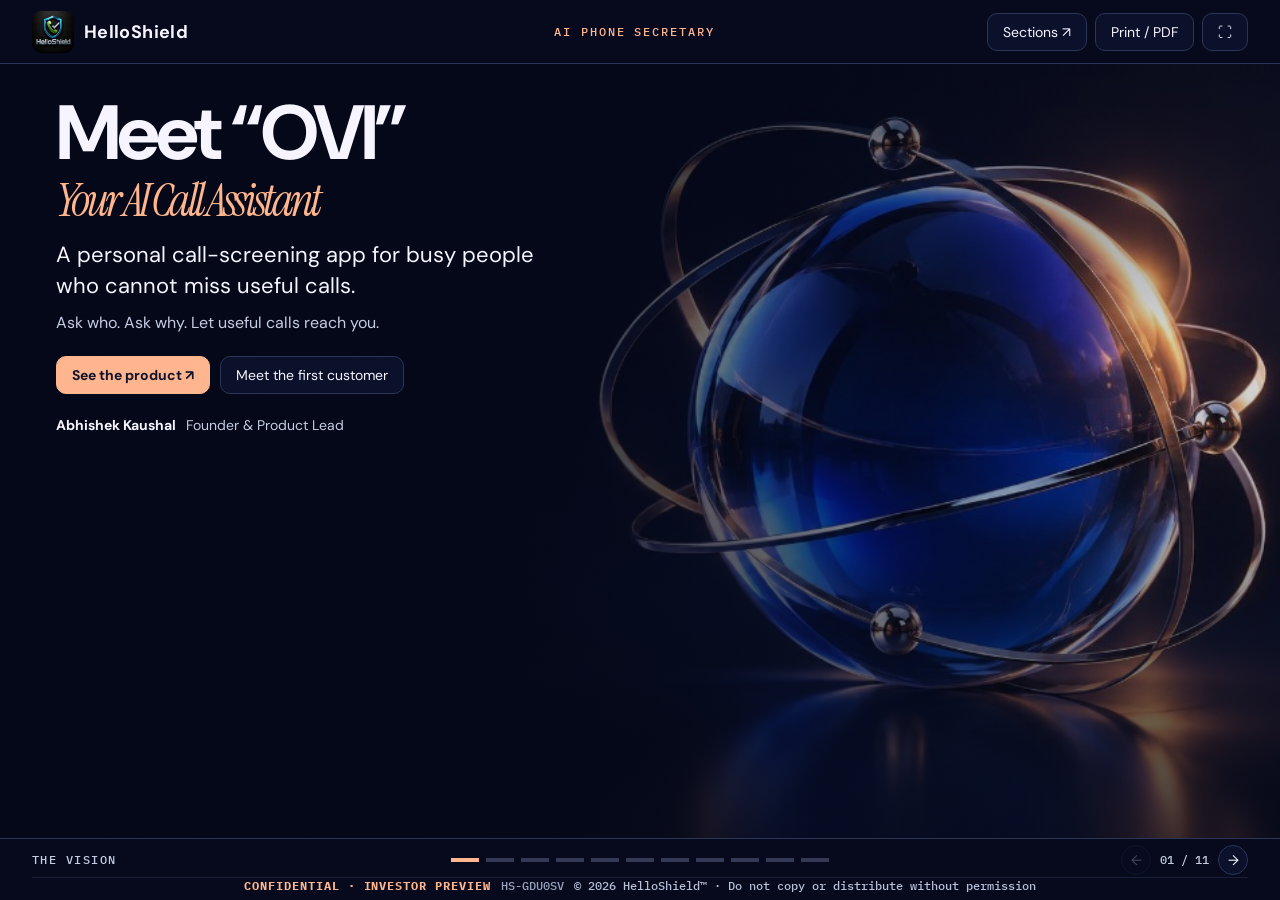
==== index.html @ fac2c161 "Clarify inbound-first full-suite vision and conditional investor liquidity" ====
<!doctype html>
<html lang="en">
<head>
  <meta charset="utf-8">
  <meta name="viewport" content="width=device-width, initial-scale=1">
  <meta name="theme-color" content="#070a1d">
  <meta name="robots" content="noindex,nofollow">
  <meta name="description" content="HelloShield investor presentation: a personal call-screening prototype for busy professionals. Proposed $1.5M funding plan.">
  <title>HelloShield — Investor Presentation</title>
  <link rel="icon" type="image/jpeg" href="assets/logo.jpg">
  <link rel="preload" as="image" href="assets/logo.jpg">
  <link rel="preconnect" href="https://fonts.googleapis.com">
  <link rel="preload" as="image" href="assets/hero.jpg" fetchpriority="high">
  <link rel="preload" as="image" href="assets/house.jpg">
  <link rel="preload" as="image" href="assets/pizza.jpg">
  <link href="https://fonts.googleapis.com/css2?family=DM+Sans:wght@400;500;600;700&family=Instrument+Serif:ital@0;1&family=IBM+Plex+Mono:wght@500&display=swap" rel="stylesheet">
  <link rel="stylesheet" href="deck.css?v=20261010c">
</head>
<body>
  <div class="pitch">
    <div class="template-light" aria-hidden="true"></div>
    <header>
      <a class="brand" href="#vision" aria-label="HelloShield first slide"><img class="brand-mark" src="assets/logo.jpg" alt=""><b>HelloShield</b></a>
      <span class="strap">AI PHONE SECRETARY</span>
      <nav>
        <button id="sections" aria-expanded="false">Sections ↗</button>
        <button id="print-deck" type="button">Print / PDF</button>
        <button id="fullscreen" aria-label="Enter fullscreen">⛶</button>
      </nav>
    </header>
    <main id="stage" aria-live="polite"></main>
    <footer>
      <div class="footer-main">
        <span id="chapter"></span>
        <div id="progress" aria-label="Slide navigation"></div>
        <div class="pager"><button id="prev" aria-label="Previous slide">←</button><span id="counter"></span><button id="next" aria-label="Next slide">→</button></div>
      </div>
      <div class="legal"><b>CONFIDENTIAL · INVESTOR PREVIEW</b><span id="security-ref"></span><small>© 2026 HelloShield™ · Do not copy or distribute without permission</small></div>
    </footer>
  </div>
  <div id="print-root" class="print-only" aria-hidden="true"></div>
  <dialog id="detail"><button class="close" aria-label="Close details">×</button><div id="detail-body"></div></dialog>
  <script src="financial-model.js?v=20261010c"></script>
  <script src="deck.js?v=20261010c"></script>
</body>
</html>
---- deck.css ----
:root {
  --bg: #080b20;
  --deep: #050818;
  --panel: #111a39;
  --ink: #f6f5ff;
  --muted: #c5cde4;
  --line: #2b3558;
  --blue: #5878ff;
  --blue2: #8ba0ff;
  --peach: #ffb58d;
  --green: #68d7bd;
  --header: 64px;
  --footer: 62px;
  --body: 14px;
  --note: 12px;
}

* { box-sizing: border-box; }
html, body {
  margin: 0;
  width: 100%;
  height: 100%;
  overflow: hidden;
  background: #030611;
  color: var(--ink);
  font-family: "DM Sans", system-ui, sans-serif;
  font-size: var(--body);
}
button, a, input { font: inherit; }
button, a.primary, a.secondary {
  border: 1px solid var(--line);
  background: #0c112b;
  color: var(--ink);
  border-radius: 10px;
  padding: 9px 15px;
  cursor: pointer;
  text-decoration: none;
  display: inline-flex;
  align-items: center;
  justify-content: center;
}
button:hover, button:focus-visible, a.primary:hover, a.secondary:hover,
a.primary:focus-visible, a.secondary:focus-visible {
  border-color: var(--peach);
  outline: none;
}
button:disabled { opacity: .25; cursor: default; }
.primary { background: var(--peach); border-color: var(--peach); color: #10152d; font-weight: 700; }
.secondary { background: #0c112b; }
.selected, .active { border-color: var(--peach) !important; background: #263d79 !important; }

.pitch {
  position: relative;
  height: 100dvh;
  display: grid;
  grid-template-rows: var(--header) minmax(0, 1fr) var(--footer);
  background: var(--bg);
}
.template-light {
  position: absolute;
  top: var(--header);
  right: 0;
  bottom: var(--footer);
  left: 0;
  z-index: 0;
  overflow: hidden;
  pointer-events: none;
  background:
    radial-gradient(ellipse 46% 62% at 88% 46%, #ffc27a55 0%, transparent 62%),
    radial-gradient(ellipse 40% 38% at 80% 94%, #c47a3a44 0%, transparent 70%);
}
.pitch.on-hero .template-light { display: none; }

header {
  height: var(--header);
  display: grid;
  grid-template-columns: 250px 1fr auto;
  align-items: center;
  padding: 0 32px;
  border-bottom: 1px solid var(--line);
  background: #070a1d;
  z-index: 10;
}
.brand { display: flex; align-items: center; gap: 10px; color: var(--ink); text-decoration: none; }
.brand-mark {
  width: 42px;
  height: 42px;
  border-radius: 9px;
  display: block;
  object-fit: cover;
  object-position: 50% 30%;
}
.brand b { font-size: 18px; line-height: 1; letter-spacing: .02em; white-space: nowrap; }
.strap {
  text-align: center;
  font: 500 12px "IBM Plex Mono", monospace;
  letter-spacing: .16em;
  color: var(--peach);
}
nav { display: flex; justify-content: flex-end; gap: 8px; }

#stage { position: relative; z-index: 1; min-height: 0; overflow: auto; background: transparent; }
.slide {
  position: relative;
  min-height: 100%;
  overflow: auto;
  padding: 16px 36px 18px;
}
.slide > * { position: relative; z-index: 1; }

.heading {
  display: flex;
  justify-content: space-between;
  align-items: flex-end;
  gap: 18px;
  margin-bottom: 12px;
}
.eyebrow, .kicker {
  font: 500 12px "IBM Plex Mono", monospace;
  letter-spacing: .12em;
  color: var(--peach);
}
h1, h2, h3, p { margin: 0; }
h2 {
  font-size: clamp(32px, 4.2vw, 56px);
  line-height: .92;
  letter-spacing: -.04em;
  margin-top: 6px;
}
h2 em, h1 em {
  font-family: "Instrument Serif", serif;
  font-weight: 400;
  color: var(--peach);
}
h3 { font-size: 26px; line-height: 1.12; }
p { font-size: 16px; line-height: 1.4; color: var(--muted); }
.lead { font-size: 22px; color: var(--ink); }
.status {
  align-self: flex-start;
  padding: 7px 10px;
  border: 1px solid #6c5180;
  border-radius: 999px;
  font: 600 12px "IBM Plex Mono", monospace;
  letter-spacing: .08em;
  color: var(--peach);
}
.bottom-note, .market-source, .note, .cost-line, .allow, small {
  font-size: var(--note);
  line-height: 1.45;
  color: #b7c0d8;
}
.bottom-note, .market-source {
  margin-top: 10px;
  border-top: 1px solid #222b4c;
  padding-top: 8px;
}
.market-source a, .contact a { color: var(--peach); }

footer {
  border-top: 1px solid var(--line);
  background: #070a1d;
  padding: 4px 32px 6px;
  display: grid;
  grid-template-rows: auto auto;
  z-index: 10;
}
.footer-main {
  display: grid;
  grid-template-columns: 210px 1fr 210px;
  align-items: center;
  min-height: 32px;
}
.footer-main > #chapter {
  text-transform: uppercase;
  font: 500 12px "IBM Plex Mono", monospace;
  letter-spacing: .12em;
  color: #c5cde4;
}
.pager { display: flex; align-items: center; justify-content: flex-end; gap: 9px; }
.pager button { width: 30px; height: 30px; padding: 0; border-radius: 50%; }
.pager span { font: 500 12px "IBM Plex Mono", monospace; color: #c6cce0; }
#progress { display: flex; justify-content: center; gap: 7px; }
#progress button {
  width: 28px;
  height: 4px;
  border: 0;
  border-radius: 0;
  padding: 0;
  background: #343a56;
}
#progress button.active { background: var(--peach) !important; }
.legal {
  display: flex;
  align-items: center;
  justify-content: center;
  flex-wrap: wrap;
  gap: 10px;
  border-top: 1px solid #181f3a;
  font: 500 12px "IBM Plex Mono", monospace;
  color: #9aa3bd;
}
.legal b { color: var(--peach); letter-spacing: .08em; }
.legal small { font: inherit; }

.hero { padding: 0; min-height: 100%; }
.hero-image, .hero-shade { position: absolute; inset: 0; width: 100%; height: 100%; }
.hero-image { object-fit: cover; object-position: 88% 50%; }
.hero-shade {
  background:
    linear-gradient(90deg, #050818f6 0%, #050818e8 36%, #05081899 54%, #05081822 78%),
    linear-gradient(180deg, #05081888 0%, transparent 38%, #050818b8 100%);
}
.hero-copy {
  height: 100%;
  width: min(640px, 62%);
  padding: 36px 36px 28px 56px;
  display: flex;
  flex-direction: column;
  justify-content: center;
  align-items: flex-start;
}
.hero h1 { font-size: clamp(42px, 6vw, 84px); line-height: .88; letter-spacing: -.05em; }
.hero h1 em { display: block; white-space: nowrap; font-size: clamp(28px, 3.6vw, 48px); line-height: 1.05; margin-top: 8px; }
.hero-tag { font-size: 22px; color: var(--ink); margin-top: 16px; max-width: 34ch; }
.hero-rules { font-size: 16px; margin-top: 10px; color: var(--muted); }
.hero-actions { display: flex; flex-wrap: wrap; gap: 10px; margin-top: 22px; }
.founder-line { display: flex; align-items: center; gap: 10px; margin-top: 22px; color: var(--muted); font-size: 14px; }
.founder-line b { color: var(--ink); }

.problem-grid,
.product-grid,
.customer-layout,
.market-grid,
.model-grid,
.rollout-grid,
.team-layout,
.funds-layout,
.closing {
  display: grid;
  gap: 18px;
  align-items: stretch;
}
.problem-grid, .customer-layout, .market-grid, .team-layout, .funds-layout, .closing { grid-template-columns: 1.05fr .95fr; }
.product-grid { grid-template-columns: .85fr 1.15fr; }
.model-grid { grid-template-columns: .7fr 1.3fr; }
.rollout-grid { grid-template-columns: .82fr 1.18fr; }

.problem-copy, .attention-calc,
.selected-plan, .economics,
.launch-thesis, .phases,
.founder, .capabilities,
.return-plan, .market-math {
  border: 1px solid var(--line);
  border-radius: 18px;
  background: linear-gradient(145deg, #121b3b, #0b1029);
  padding: 20px;
}

.problem-copy { display: flex; flex-direction: column; gap: 12px; }
.choice {
  display: grid;
  grid-template-columns: 90px 1fr;
  align-items: center;
  border-top: 1px solid var(--line);
  padding-top: 12px;
}
.choice span { font: 500 12px "IBM Plex Mono", monospace; color: var(--peach); letter-spacing: .1em; }
.choice strong { font-size: 18px; }
.takeaway {
  margin-top: auto;
  padding: 12px 14px;
  border-left: 3px solid var(--peach);
  background: #090f26;
  color: #e6eaf6;
  font-size: 15px;
}
.attention-calc { display: flex; flex-direction: column; justify-content: center; }
.attention-calc > strong { font-size: clamp(56px, 8vw, 96px); line-height: .9; color: var(--peach); }
.attention-calc > p { font-size: 18px; color: var(--ink); margin: 6px 0 18px; }
.attention-calc label { display: flex; justify-content: space-between; gap: 12px; font-size: 14px; color: var(--muted); }
.attention-calc output { font-size: 18px; color: var(--peach); }
input[type=range] { width: 100%; accent-color: var(--peach); margin: 10px 0; }

.scenario-tabs {
  display: flex;
  flex-wrap: wrap;
  gap: 8px;
  margin: 0 0 12px;
}
.scenario-tabs button { padding: 7px 12px; font-size: 13px; }
.phone {
  border: 1px solid #4f64a4;
  border-radius: 24px;
  background: linear-gradient(160deg, #17264f, #0a1029);
  padding: 16px 18px;
}
.pizza-phone, .house-phone { background-blend-mode: multiply; }
.pizza-phone {
  background: linear-gradient(180deg, #111a39ee 0%, #111a39c6 48%, #111a39a8 100%), url("assets/pizza.jpg") center / cover no-repeat;
}
.house-phone {
  background: linear-gradient(180deg, #111a39ee 0%, #111a39c6 48%, #111a39a8 100%), url("assets/house.jpg") center / cover no-repeat;
}
.phone-top { display: flex; justify-content: space-between; font-size: 12px; color: var(--green); }
.caller { display: flex; gap: 12px; align-items: center; margin: 12px 0; }
.avatar {
  width: 48px; height: 48px; border-radius: 50%;
  display: grid; place-items: center; background: #344d92; font-weight: 700;
}
.caller small { font-size: 12px; letter-spacing: .08em; color: var(--peach); }
.caller strong { font-size: 18px; display: block; }
.caller em { font-style: normal; color: var(--muted); font-size: 14px; }
.context { display: grid; gap: 4px; padding: 12px; background: #09112b; border-radius: 12px; }
.context span { font-size: 12px; color: var(--muted); }
.context b { font-size: 15px; }
.permissions { display: flex; flex-wrap: wrap; gap: 12px; margin-top: 12px; font-size: 13px; color: #d5dbea; }
.demo { display: grid; gap: 8px; }
.demo-steps { display: grid; grid-template-columns: repeat(3, 1fr); gap: 8px; }
.demo-steps button { display: flex; text-align: left; align-items: center; gap: 8px; padding: 10px; background: #0e1532; }
.demo-steps i { font: italic 24px "Instrument Serif", serif; color: var(--peach); }
.demo-steps b { font-size: 13px; }
.demo-steps small { color: var(--muted); font-size: 12px; line-height: 1.3; }
.speech { padding: 12px 14px; border: 1px solid #516db9; border-radius: 14px; background: #1c2f67; }
.speech span { font: 500 12px "IBM Plex Mono", monospace; color: var(--peach); }
.speech p { font-size: 16px; color: var(--ink); margin-top: 4px; }
.artifact {
  display: grid;
  gap: 4px;
  padding: 10px 12px;
  border: 1px solid #74546f;
  border-radius: 12px;
  background: #18223f;
}
.artifact b { font-size: 15px; }
.demo-actions { display: flex; gap: 8px; }

.first-customer { border-left: 4px solid var(--peach); padding: 20px 22px; background: linear-gradient(90deg, #141d3d, #0b102700); }
.first-customer h3 { font-size: 28px; margin: 10px 0; }
.job {
  margin-top: 16px;
  display: grid;
  grid-template-columns: 110px repeat(4, 1fr);
  gap: 7px;
  align-items: center;
}
.job span { font: 500 12px "IBM Plex Mono", monospace; color: var(--peach); }
.job b, .job i {
  font-style: normal;
  padding: 10px 8px;
  border: 1px solid var(--line);
  border-radius: 9px;
  text-align: center;
  font-size: 13px;
  background: #0a1028;
}
.customer-rings { display: grid; gap: 10px; }
.ring {
  position: static;
  width: auto;
  height: auto;
  border: 1px solid #4d67a7;
  border-radius: 14px;
  padding: 12px 14px;
  text-align: left;
  background: #0d142d;
}
.ring span { font: 500 12px "IBM Plex Mono", monospace; letter-spacing: .08em; color: var(--peach); }
.ring b { display: block; font: 600 16px "DM Sans", sans-serif; color: var(--ink); margin: 4px 0; }
.ring small { display: block; max-width: none; font: 400 13px "DM Sans", sans-serif; color: var(--muted); }
.core { background: #2b478f; }
.middle { background: #16244d; }
.outer { background: #0d142d; }
.why-pay {
  display: flex;
  flex-wrap: wrap;
  align-items: center;
  gap: 12px;
  margin-top: 12px;
  padding: 12px 14px;
  border: 1px solid #74546f;
  border-radius: 12px;
}
.why-pay b { color: var(--peach); }
.why-pay span { padding-left: 12px; border-left: 1px solid var(--line); font-size: 14px; color: #d6dbea; }

.market-bars { display: grid; gap: 12px; }
.market-row {
  display: grid;
  grid-template-columns: 1fr auto;
  gap: 16px;
  align-items: center;
  padding: 16px 18px;
  border: 1px solid var(--line);
  border-left: 5px solid var(--blue);
  background: linear-gradient(90deg, #18284f, #0d132e);
  border-radius: 0 16px 16px 0;
  width: 100%;
}
.market-row span { display: grid; gap: 4px; }
.market-row b { font: 500 12px "IBM Plex Mono", monospace; letter-spacing: .08em; color: var(--peach); }
.market-row small { font-size: 13px; color: var(--muted); }
.market-row strong { font-size: 28px; white-space: nowrap; }
.sam { border-left-color: var(--blue2); }
.som { border-left-color: var(--peach); }
.market-math > div {
  display: grid;
  grid-template-columns: 70px 1fr;
  align-items: center;
  border-top: 1px solid var(--line);
  padding: 10px 0;
}
.market-math strong { font-size: 22px; color: var(--peach); }
.market-math span { font-size: 14px; color: var(--muted); }
.market-math p { font-size: 13px; margin-top: 10px; }

.plan-strip { display: grid; grid-template-columns: repeat(2, 1fr); gap: 8px; margin-bottom: 12px; }
.plan-strip button { display: flex; justify-content: space-between; align-items: center; font-size: 15px; }
.plan-strip small { color: var(--peach); }
.selected-plan h3 { font-size: 32px; margin: 10px 0 4px; }
.selected-plan > strong { font-size: 48px; color: var(--peach); }
.selected-plan > strong small { font-size: 14px; color: var(--muted); }
.selected-plan p { font-size: 15px; margin-top: 8px; }
.bridge {
  display: grid;
  grid-template-columns: 1fr auto 1fr auto 1fr;
  align-items: center;
  gap: 8px;
  margin: 14px 0;
}
.bridge div { padding: 12px; background: #17264e; border-radius: 12px; text-align: center; }
.bridge span { display: block; font: 500 12px "IBM Plex Mono", monospace; color: var(--muted); }
.bridge b { display: block; font-size: 24px; color: var(--peach); margin-top: 4px; }
.bridge i { font-style: normal; color: var(--muted); font-size: 12px; }
.ratio {
  display: grid;
  grid-template-columns: 90px 1fr;
  gap: 4px 12px;
  padding: 12px 14px;
  border: 1px solid #5571ba;
  border-radius: 14px;
  background: #203875;
}
.ratio strong { grid-row: 1 / 3; font-size: 36px; color: var(--peach); }
.ratio span { font-size: 16px; }
.thresholds { display: flex; flex-wrap: wrap; gap: 8px; margin-top: 10px; }
.thresholds span {
  flex: 1 1 140px;
  padding: 8px;
  text-align: center;
  border: 1px solid var(--line);
  border-radius: 9px;
  font-size: 12px;
  color: #d6dbea;
}
.free-funnel { display: grid; gap: 10px; margin: 12px 0; }
.free-funnel div { padding: 10px 12px; background: #17264e; border-radius: 10px; }
.free-funnel b { display: block; color: var(--peach); margin-bottom: 4px; }

.comparison { border: 1px solid var(--line); border-radius: 15px; overflow: auto; }
.comparison-head, .comparison-row { display: grid; grid-template-columns: 1.5fr repeat(4, 1fr); min-width: 820px; }
.comparison-head { background: #090f28; color: #c5cde4; font: 500 12px "IBM Plex Mono", monospace; }
.comparison-head span, .comparison-row span { padding: 8px 10px; border-right: 1px solid #263153; }
.comparison-row { border-top: 1px solid #263153; color: #d7ddef; font-size: 13px; }
.comparison-row span:not(:first-child), .comparison-head span:not(:first-child) { text-align: center; }
.comparison-row.ours { background: #263f7c; color: var(--peach); }
.comparison-row.ours span:first-child { color: var(--ink); }
.moat {
  display: grid;
  grid-template-columns: 1fr auto 1fr auto 1fr auto 1fr;
  align-items: center;
  gap: 8px;
  margin-top: 10px;
}
.moat div { padding: 10px 12px; border: 1px solid var(--line); border-radius: 10px; background: #101832; }
.moat span { display: block; font: 500 12px "IBM Plex Mono", monospace; color: var(--peach); }
.moat b { font-size: 14px; }
.moat i { font: italic 22px "Instrument Serif", serif; color: var(--peach); text-align: center; }
.future {
  display: grid;
  grid-template-columns: 180px 1fr;
  gap: 12px;
  margin-top: 10px;
  padding: 12px 14px;
  border: 1px solid #77556f;
  background: #182a58;
  border-radius: 11px;
}
.future b { color: var(--peach); font-size: 14px; }
.future span { color: var(--muted); font-size: 14px; }

.launch-thesis h3 { font-size: 28px; margin: 12px 0; }
.launch-thesis > small { display: block; margin-top: 10px; }
.stage-label {
  display: flex;
  align-items: center;
  justify-content: space-between;
  gap: 10px;
  margin-top: 14px;
  padding: 10px 12px;
  background: #0a1028;
  border-left: 3px solid var(--peach);
}
.stage-label span { color: var(--peach); font-weight: 700; }
.phases { display: grid; gap: 0; }
.phases > div {
  display: grid;
  grid-template-columns: 48px 1fr;
  align-items: start;
  border-top: 1px solid var(--line);
  padding: 10px 0;
}
.phases > div:first-child { border-top: 0; }
.phases i { font: italic 28px "Instrument Serif", serif; color: var(--peach); }
.phases b { font-size: 15px; }
.phases small { display: block; font-size: 13px; color: var(--muted); margin-top: 3px; }
.evidence-gates {
  display: flex;
  flex-wrap: wrap;
  align-items: flex-start;
  gap: 12px 18px;
  margin-top: 12px;
  padding: 12px 14px;
  border: 1px solid #5069aa;
  border-radius: 12px;
  background: #182b5d;
}
.evidence-gates b { color: var(--peach); font-size: 12px; }
.evidence-gates span { font-size: 14px; color: #e4e8f4; }

.founder { display: grid; grid-template-columns: 64px 1fr; gap: 12px; }
.founder-mark {
  width: 56px; height: 56px; border-radius: 50%;
  display: grid; place-items: center; background: #2f4c99; color: var(--peach);
  font: italic 24px "Instrument Serif", serif;
}
.founder h3 { font-size: 28px; margin: 8px 0; }
.founder p { font-size: 14px; }
.diligence {
  grid-column: 1 / -1;
  display: grid;
  gap: 4px;
  padding: 12px;
  border-left: 3px solid var(--peach);
  background: #0a1028;
}
.diligence b { color: var(--peach); }
.capabilities > div {
  display: grid;
  grid-template-columns: 42px 1fr;
  border-top: 1px solid var(--line);
  padding: 8px 0;
}
.capabilities > div:first-of-type { margin-top: 8px; }
.capabilities i { font: italic 22px "Instrument Serif", serif; color: var(--peach); }
.capabilities b { font-size: 14px; }
.execution-question {
  display: grid;
  grid-template-columns: 190px 1fr;
  align-items: center;
  gap: 12px;
  margin-top: 12px;
  padding: 12px 14px;
  border: 1px solid #76556f;
  border-radius: 12px;
}
.execution-question span { font: 500 12px "IBM Plex Mono", monospace; color: var(--peach); }
.execution-question b { font-size: 15px; }

.fund-bars { display: grid; gap: 10px; }
.fund-bars > div { display: grid; grid-template-columns: minmax(220px, 1.4fr) 1fr 42px; align-items: center; gap: 10px; }
.fund-bars span { display: grid; gap: 2px; }
.fund-bars b { font-size: 18px; color: var(--peach); }
.fund-bars small { font-size: 12px; color: var(--muted); }
.fund-bars i {
  height: 12px;
  width: var(--w);
  max-width: 100%;
  border-radius: 12px;
  background: linear-gradient(90deg, var(--blue), var(--peach));
}
.fund-bars em { font-style: normal; font-size: 12px; color: var(--muted); }
.return-plan > div:not(.scale-cases) {
  display: grid;
  grid-template-columns: 48px 1fr;
  grid-template-rows: auto auto;
  border-top: 1px solid var(--line);
  padding: 10px 0;
}
.return-plan > div:first-of-type { margin-top: 8px; }
.return-plan > div > b { grid-row: 1 / 3; font: italic 22px "Instrument Serif", serif; color: var(--peach); }
.return-plan strong { font-size: 16px; }
.return-plan > div > span { font-size: 13px; color: var(--muted); }
.scale-cases { margin: 8px 0; }
.scale-cases span { display: block; padding: 10px; border-radius: 9px; background: #203875; color: #dce2f4; font-size: 13px; }
.scale-cases b { color: var(--peach); }

.closing { padding-top: 24px; }
.closing-copy h2 { font-size: clamp(36px, 4.6vw, 56px); margin: 10px 0 14px; }
.seed-objective {
  display: grid;
  gap: 6px;
  margin: 18px 0;
  padding: 14px;
  border: 1px solid #536fb5;
  background: #1a326b;
  border-radius: 14px;
}
.seed-objective b { font-size: 18px; }
.contact { display: grid; gap: 4px; color: var(--muted); font-size: 14px; }
.contact b { font-size: 18px; color: var(--ink); }
.closing-action {
  border: 1px solid #76556f;
  border-radius: 24px;
  background: radial-gradient(circle at 50% 20%, #2a438f, #10162f 62%);
  display: flex;
  flex-direction: column;
  align-items: center;
  justify-content: center;
  text-align: center;
  gap: 12px;
  padding: 24px 18px;
}
.closing-mark { font: italic 42px/1 "Instrument Serif", serif; color: var(--peach); }
.closing-action h3 { font-size: 28px; }
.closing-action p { font-size: 14px; max-width: 340px; }
.closing-action a, .closing-action button { min-width: 260px; }

dialog {
  width: min(900px, 88vw);
  max-height: 82vh;
  overflow: auto;
  border: 1px solid #6374aa;
  border-radius: 20px;
  background: #0c112c;
  color: var(--ink);
  padding: 30px;
}
dialog::backdrop { background: #02040ddd; }
dialog .close { position: absolute; right: 15px; top: 13px; border: 0; font-size: 24px; padding: 4px 10px; }
dialog h2 { font-size: 36px; margin: 10px 0 16px; }
.menu { display: grid; grid-template-columns: 1fr 1fr; gap: 8px; }
.menu button { text-align: left; }
.contact-card, .contact-actions { display: grid; gap: 8px; margin-top: 16px; }
.contact-card { padding: 15px; border: 1px solid var(--line); border-radius: 12px; background: #111a39; }
.contact-actions { grid-template-columns: 1fr 1fr; }
table { width: 100%; border-collapse: collapse; margin: 15px 0; font-size: 14px; }
th, td { padding: 10px 12px; border-bottom: 1px solid var(--line); text-align: left; vertical-align: top; }
th { font: 500 12px "IBM Plex Mono", monospace; color: var(--peach); text-transform: uppercase; }
td { color: #d7ddef; }
td:first-child { color: var(--ink); font-weight: 600; }

.print-only { display: none; }

@media (max-width: 1100px) {
  header { grid-template-columns: 200px 1fr auto; padding: 0 20px; }
  .slide { padding: 14px 20px; }
  .hero-copy { padding-left: 28px; width: min(560px, 70%); }
  h2 { font-size: 36px; }
  .job { grid-template-columns: 1fr 1fr; }
  .moat, .bridge, .execution-question, .future { grid-template-columns: 1fr; }
  .moat i { display: none; }
  .fund-bars > div { grid-template-columns: 1fr 42px; }
  .fund-bars i { display: none; }
}

@media (max-width: 760px) {
  .strap { display: none; }
  header { grid-template-columns: 1fr auto; padding: 0 14px; }
  .brand b { display: inline; font-size: 16px; }
  .slide { padding: 12px 14px 16px; }
  .hero-copy { width: 100%; padding: 24px 18px; }
  .hero h1 { font-size: 42px; }
  .hero h1 em { font-size: 22px; }
  .problem-grid, .product-grid, .customer-layout, .market-grid,
  .model-grid, .rollout-grid, .team-layout, .funds-layout, .closing {
    grid-template-columns: 1fr;
  }
  .demo-steps, .plan-strip, .job { grid-template-columns: 1fr 1fr; }
  .footer-main { grid-template-columns: 90px 1fr 90px; }
  footer { padding-left: 12px; padding-right: 12px; }
  .customer-rings, .market-math, .economics, .capabilities, .closing-action {
    display: grid;
  }
  .closing-action { min-height: 280px; }
  .why-pay span { border-left: 0; padding-left: 0; }
}

@media print {
  html, body {
    overflow: visible;
    height: auto;
    background: #080b20;
  }
  .pitch, dialog { display: none !important; }
  .print-only { display: block !important; }
  #print-root { display: block; }
  .print-slide {
    break-after: page;
    page-break-after: always;
    height: 720px;
    overflow: hidden;
    background:
      radial-gradient(ellipse 45% 60% at 88% 48%, #ffc27a55 0%, transparent 62%),
      var(--bg);
    color: var(--ink);
  }
  .print-slide:has(.hero) {
    background: #080b20;
  }
  .print-slide .slide {
    height: 720px;
    min-height: 720px;
    overflow: hidden;
  }
  .print-slide .slide::after {
    content: "CONFIDENTIAL · INVESTOR PREVIEW · © 2026 HELLOSHIELD · DO NOT COPY";
    position: absolute;
    left: 0;
    right: 0;
    bottom: 8px;
    text-align: center;
    color: #b5897c;
    font: 500 12px "IBM Plex Mono", monospace;
  }
}

/* Keep the updated copy readable in the embedded browser and on phones. */
.slide > *, .slide div, .slide span { min-width: 0; }
.capabilities small { display: block; margin-top: 4px; }
.founder p + p { margin-top: 12px; }
.profit-callout { display: grid; gap: 5px; padding: 16px; margin-bottom: 12px; border: 1px solid #5571ba; border-radius: 14px; background: #203875; }
.profit-callout strong { font-size: 25px; color: var(--peach); }
.market-math > div { grid-template-columns: 85px 1fr; gap: 10px; }
dialog h3 { font-size: 22px; margin: 18px 0 8px; }
dialog p + p { margin-top: 12px; }
@media (max-width: 760px) {
  :root { --footer: 88px; }
  header { gap: 8px; }
  .brand-mark { width: 30px; height: 30px; }
  .brand { gap: 6px; }
  nav { gap: 4px; }
  nav button { padding: 7px; font-size: 12px; }
  #fullscreen { display: none; }
  .heading { align-items: flex-start; flex-direction: column; }
  .hero h1 em { white-space: normal; }
  .founder-line { flex-wrap: wrap; }
  .footer-main { grid-template-columns: 1fr auto; }
  #progress { grid-column: 1 / -1; grid-row: 2; gap: 5px; }
  #progress button { width: 22px; }
  .legal { gap: 3px 7px; font-size: 9px; }
  .legal small { display: none; }
  .market-row { grid-template-columns: 1fr; gap: 8px; }
  .comparison { max-width: 100%; }
  .closing-action a, .closing-action button { min-width: 0; width: 100%; }
  .evidence-gates { grid-template-columns: 1fr; }
  .menu, .contact-actions { grid-template-columns: 1fr; }
  dialog { padding: 24px 16px; width: 94vw; }
  dialog table { font-size: 11px; }
  dialog th, dialog td { padding: 8px 4px; }
}
@page { size: 13.333in 7.5in; margin: 0; }
@media print {
  .print-slide .slide { padding-bottom: 34px; }
  .print-slide button, .print-slide .heading > .secondary { display: none; }
  .print-slide .demo-steps button, .print-slide .plan-strip button { display: flex; }
}

.demo-steps small { display: block; margin-top: 4px; }

.pricing-grid { display: grid; grid-template-columns: 1fr 1fr; gap: 18px; }
.market-row strong small { display: block; font-size: 12px; text-align: right; font-weight: 400; }
#market .market-math > div { grid-template-columns: 112px 1fr; }
.table-scroll { overflow-x: auto; }
.study-table { margin: 0; font-size: 13px; }
.study-table th, .study-table td { padding: 9px 10px; }
.study-table th:first-child { width: 9%; }
.study-table th:nth-child(2) { width: 23%; }
.study-table th:nth-child(3) { width: 29%; }
.study-table small { display: block; margin-top: 3px; font-size: 11px; }
.forecast-table { font-size: 13px; }
.forecast-table td, .forecast-table th { padding: 10px 5px; }
.gain { color: var(--green); font-weight: 700; }
.loss { color: var(--peach); }
#validation .rollout-grid { grid-template-columns: .85fr 1.15fr; }
#business-model .profit-callout { margin-top: 12px; }
@media (max-width: 760px) {
  .pricing-grid, #validation .rollout-grid { grid-template-columns: 1fr; }
  .study-table { min-width: 800px; }
  .forecast-table th { font-size: 10px; letter-spacing: 0; }
  #market .market-row strong small { text-align: left; }
}

/* Highlight current product and future concept in the call landscape. */
.hello-row { background: rgba(244, 185, 150, .08); }
.hello-row td:first-child { color: var(--peach); }
#competition .study-table th:first-child { width: 23%; }
#competition .study-table th:nth-child(2) { width: 37%; }
#competition .study-table th:nth-child(3) { width: 40%; }
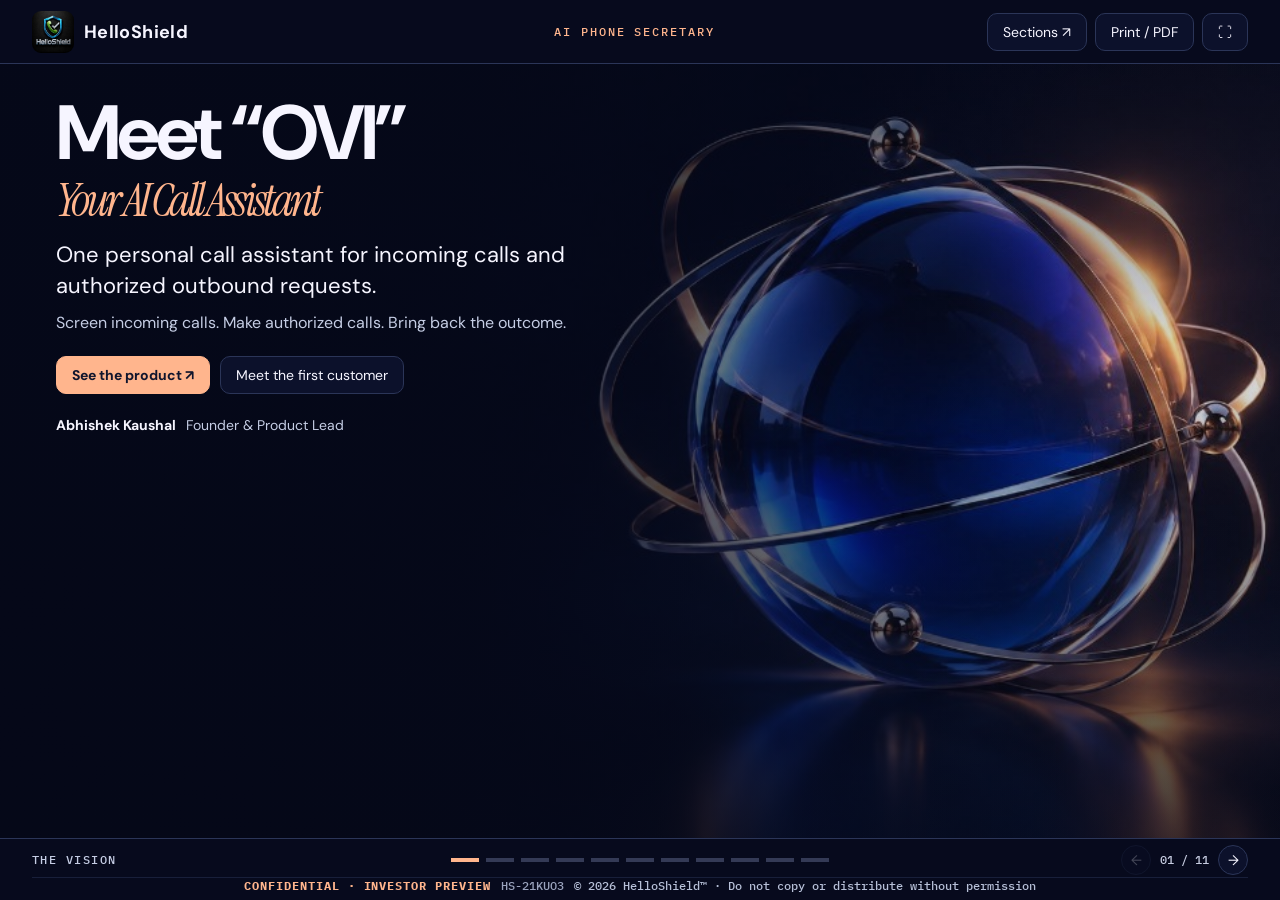
==== commit cedff882: "Correct outbound scope and restore appointment and future pizza scenarios" ====
--- a/index.html
+++ b/index.html
@@ -14,7 +14,7 @@
   <link rel="preload" as="image" href="assets/house.jpg">
   <link rel="preload" as="image" href="assets/pizza.jpg">
   <link href="https://fonts.googleapis.com/css2?family=DM+Sans:wght@400;500;600;700&family=Instrument+Serif:ital@0;1&family=IBM+Plex+Mono:wght@500&display=swap" rel="stylesheet">
-  <link rel="stylesheet" href="deck.css?v=20261010c">
+  <link rel="stylesheet" href="deck.css?v=20261010d">
 </head>
 <body>
   <div class="pitch">
@@ -40,7 +40,7 @@
   </div>
   <div id="print-root" class="print-only" aria-hidden="true"></div>
   <dialog id="detail"><button class="close" aria-label="Close details">×</button><div id="detail-body"></div></dialog>
-  <script src="financial-model.js?v=20261010c"></script>
-  <script src="deck.js?v=20261010c"></script>
+  <script src="financial-model.js?v=20261010d"></script>
+  <script src="deck.js?v=20261010d"></script>
 </body>
 </html>
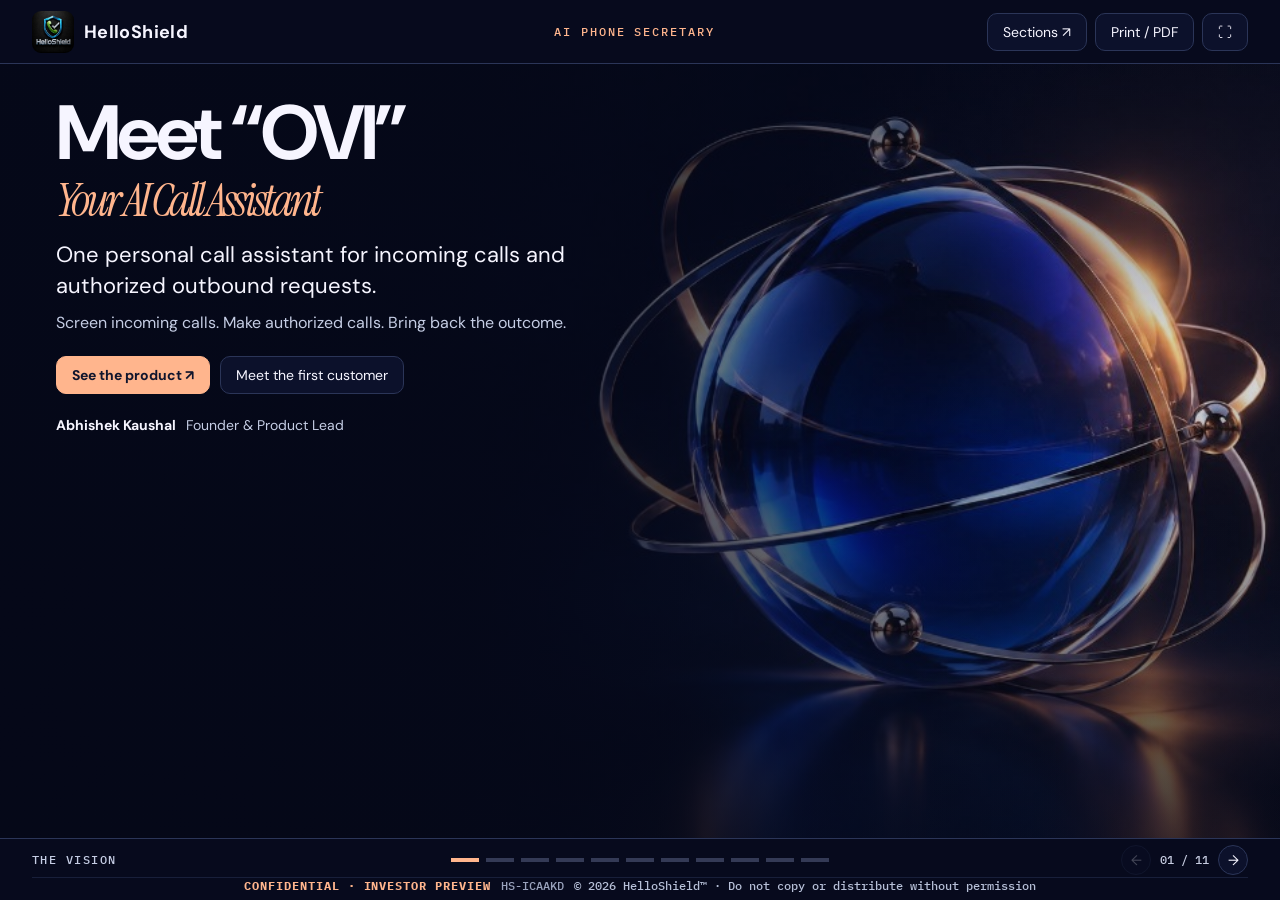
==== commit a8f18347: "Group future work as user-assigned tasks and add scenario inventory" ====
--- a/index.html
+++ b/index.html
@@ -14,7 +14,7 @@
   <link rel="preload" as="image" href="assets/house.jpg">
   <link rel="preload" as="image" href="assets/pizza.jpg">
   <link href="https://fonts.googleapis.com/css2?family=DM+Sans:wght@400;500;600;700&family=Instrument+Serif:ital@0;1&family=IBM+Plex+Mono:wght@500&display=swap" rel="stylesheet">
-  <link rel="stylesheet" href="deck.css?v=20261010d">
+  <link rel="stylesheet" href="deck.css?v=20261010e">
 </head>
 <body>
   <div class="pitch">
@@ -40,7 +40,7 @@
   </div>
   <div id="print-root" class="print-only" aria-hidden="true"></div>
   <dialog id="detail"><button class="close" aria-label="Close details">×</button><div id="detail-body"></div></dialog>
-  <script src="financial-model.js?v=20261010d"></script>
-  <script src="deck.js?v=20261010d"></script>
+  <script src="financial-model.js?v=20261010e"></script>
+  <script src="deck.js?v=20261010e"></script>
 </body>
 </html>
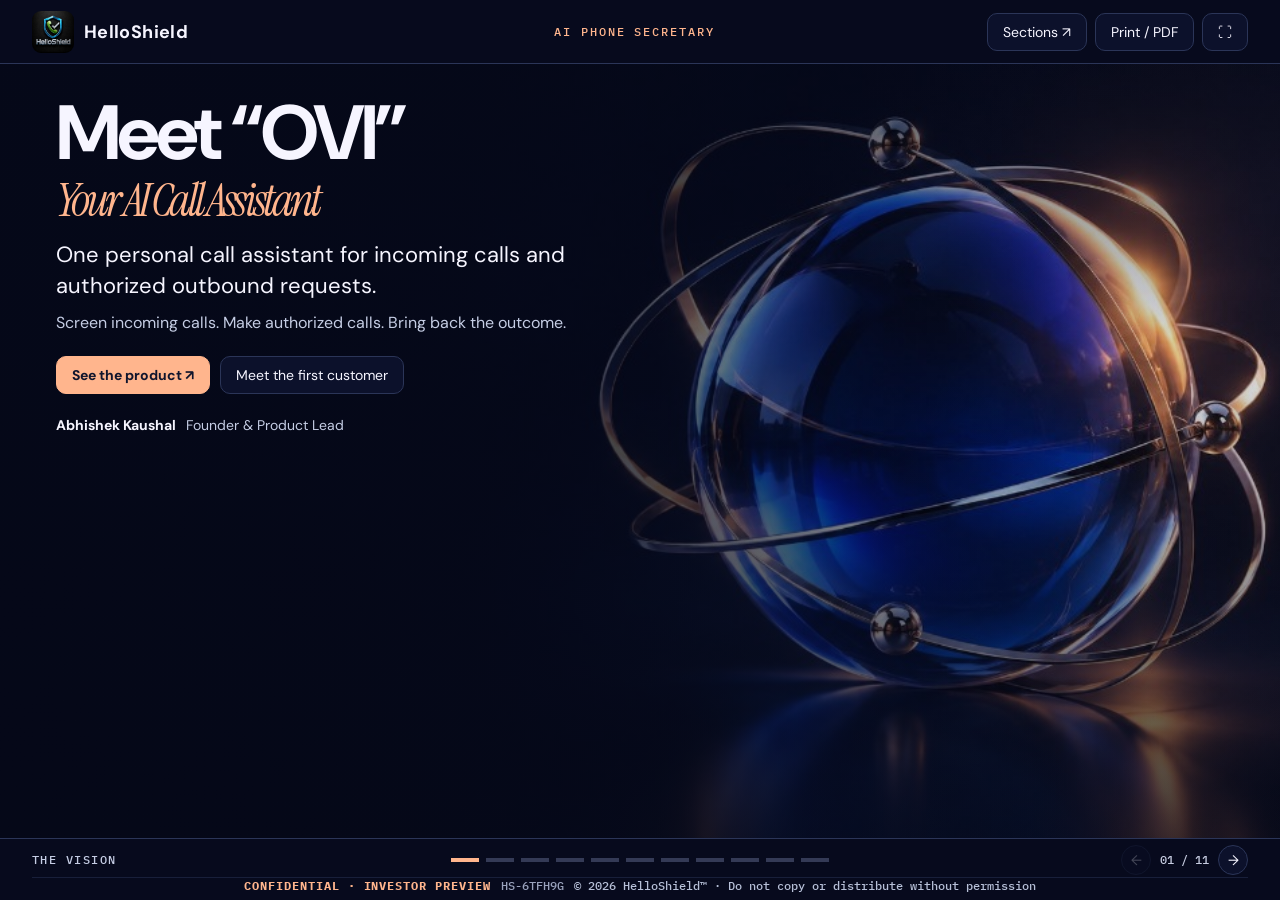
==== commit ec93da4d: "Clarify standalone message preview in product note" ====
--- a/index.html
+++ b/index.html
@@ -14,7 +14,7 @@
   <link rel="preload" as="image" href="assets/house.jpg">
   <link rel="preload" as="image" href="assets/pizza.jpg">
   <link href="https://fonts.googleapis.com/css2?family=DM+Sans:wght@400;500;600;700&family=Instrument+Serif:ital@0;1&family=IBM+Plex+Mono:wght@500&display=swap" rel="stylesheet">
-  <link rel="stylesheet" href="deck.css?v=20261010e">
+  <link rel="stylesheet" href="deck.css?v=20261010f">
 </head>
 <body>
   <div class="pitch">
@@ -40,7 +40,7 @@
   </div>
   <div id="print-root" class="print-only" aria-hidden="true"></div>
   <dialog id="detail"><button class="close" aria-label="Close details">×</button><div id="detail-body"></div></dialog>
-  <script src="financial-model.js?v=20261010e"></script>
-  <script src="deck.js?v=20261010e"></script>
+  <script src="financial-model.js?v=20261010f"></script>
+  <script src="deck.js?v=20261010f"></script>
 </body>
 </html>
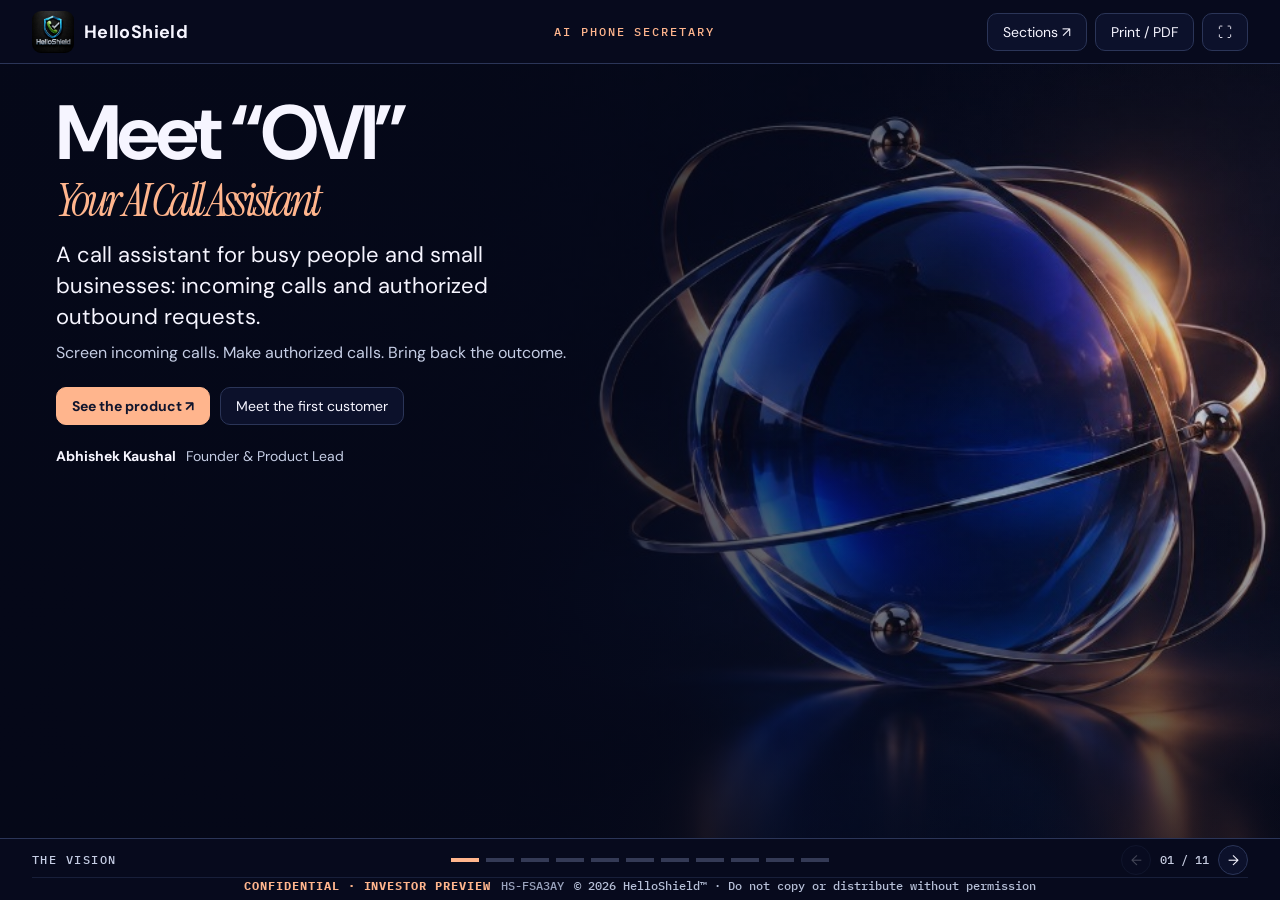
==== commit 9b0945d0: "Add small-business segment, reminder workflows and pilot plan" ====
--- a/index.html
+++ b/index.html
@@ -14,7 +14,7 @@
   <link rel="preload" as="image" href="assets/house.jpg">
   <link rel="preload" as="image" href="assets/pizza.jpg">
   <link href="https://fonts.googleapis.com/css2?family=DM+Sans:wght@400;500;600;700&family=Instrument+Serif:ital@0;1&family=IBM+Plex+Mono:wght@500&display=swap" rel="stylesheet">
-  <link rel="stylesheet" href="deck.css?v=20261010f">
+  <link rel="stylesheet" href="deck.css?v=20261010g">
 </head>
 <body>
   <div class="pitch">
@@ -40,7 +40,7 @@
   </div>
   <div id="print-root" class="print-only" aria-hidden="true"></div>
   <dialog id="detail"><button class="close" aria-label="Close details">×</button><div id="detail-body"></div></dialog>
-  <script src="financial-model.js?v=20261010f"></script>
-  <script src="deck.js?v=20261010f"></script>
+  <script src="financial-model.js?v=20261010g"></script>
+  <script src="deck.js?v=20261010g"></script>
 </body>
 </html>
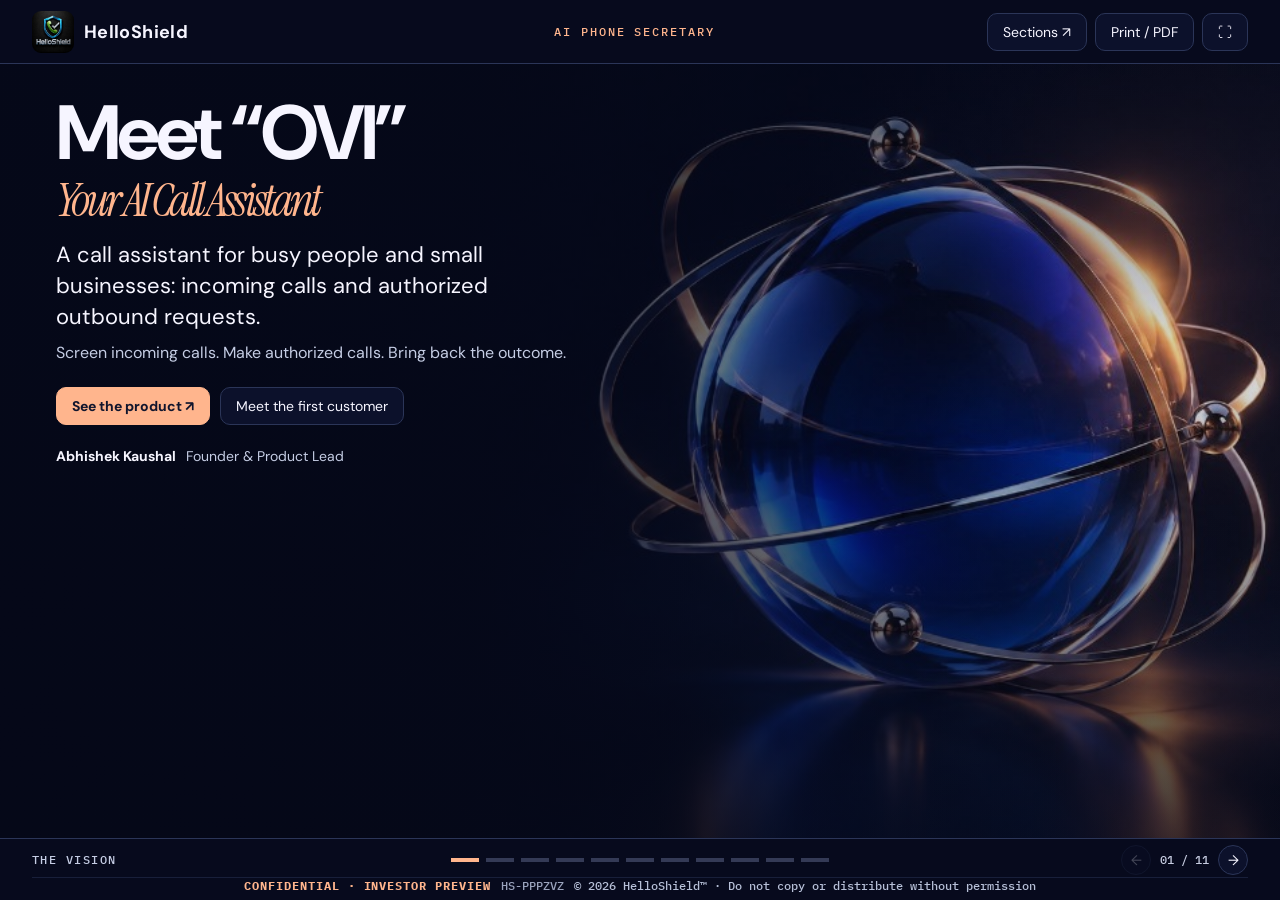
==== commit 85ef05f0: "Add proposed business plan and combined revenue forecast" ====
--- a/index.html
+++ b/index.html
@@ -14,7 +14,7 @@
   <link rel="preload" as="image" href="assets/house.jpg">
   <link rel="preload" as="image" href="assets/pizza.jpg">
   <link href="https://fonts.googleapis.com/css2?family=DM+Sans:wght@400;500;600;700&family=Instrument+Serif:ital@0;1&family=IBM+Plex+Mono:wght@500&display=swap" rel="stylesheet">
-  <link rel="stylesheet" href="deck.css?v=20261010g">
+  <link rel="stylesheet" href="deck.css?v=20261010h">
 </head>
 <body>
   <div class="pitch">
@@ -40,7 +40,7 @@
   </div>
   <div id="print-root" class="print-only" aria-hidden="true"></div>
   <dialog id="detail"><button class="close" aria-label="Close details">×</button><div id="detail-body"></div></dialog>
-  <script src="financial-model.js?v=20261010g"></script>
-  <script src="deck.js?v=20261010g"></script>
+  <script src="financial-model.js?v=20261010h"></script>
+  <script src="deck.js?v=20261010h"></script>
 </body>
 </html>
--- a/deck.css
+++ b/deck.css
@@ -796,3 +796,6 @@
 #competition .study-table th:first-child { width: 23%; }
 #competition .study-table th:nth-child(2) { width: 37%; }
 #competition .study-table th:nth-child(3) { width: 40%; }
+
+@media (min-width: 1000px) { .pricing-grid { grid-template-columns: repeat(3, 1fr); } }
+.business-plan { border-color: var(--peach); }
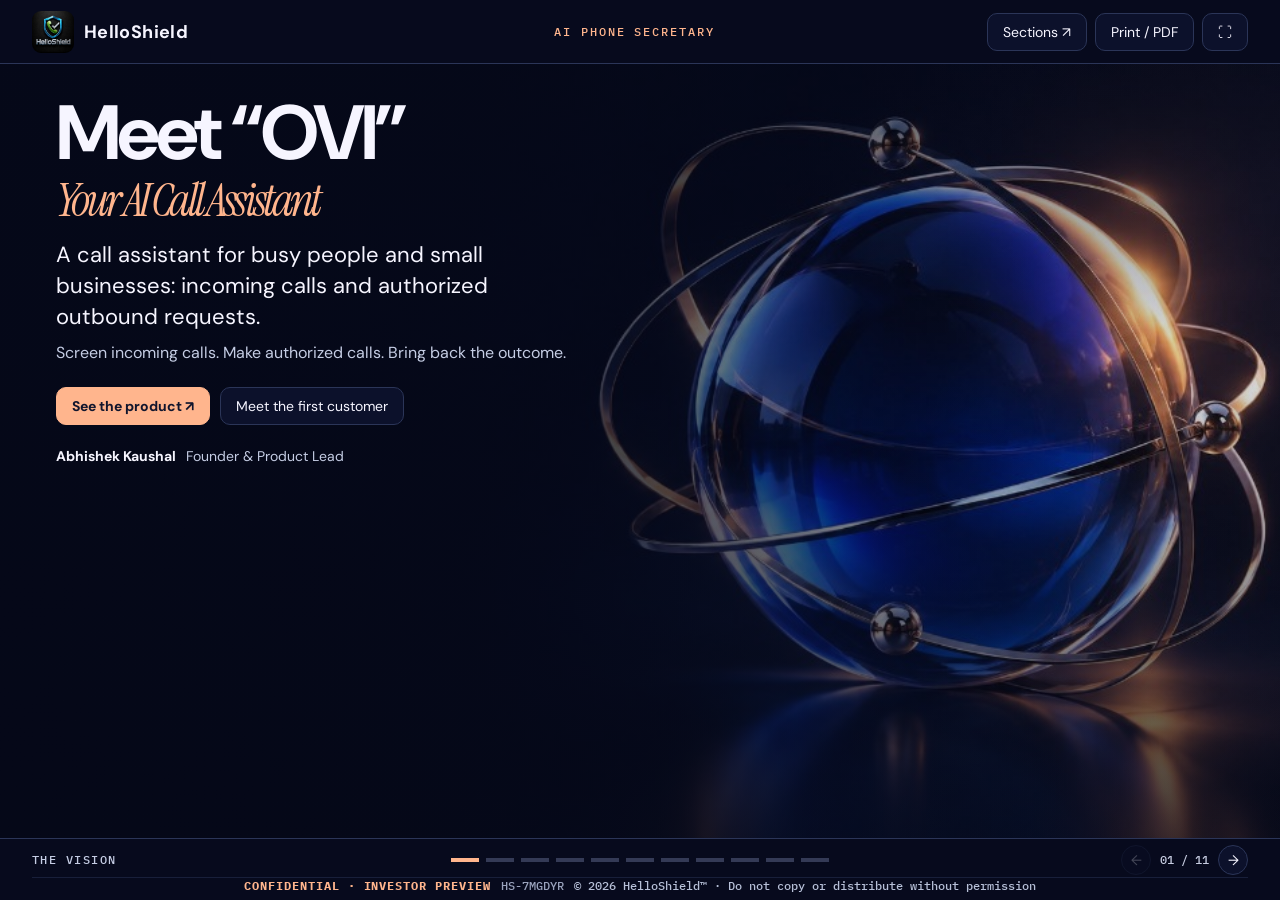
==== commit 1e034d12: "Add founder Google certifications and FinOps credential" ====
--- a/index.html
+++ b/index.html
@@ -14,7 +14,7 @@
   <link rel="preload" as="image" href="assets/house.jpg">
   <link rel="preload" as="image" href="assets/pizza.jpg">
   <link href="https://fonts.googleapis.com/css2?family=DM+Sans:wght@400;500;600;700&family=Instrument+Serif:ital@0;1&family=IBM+Plex+Mono:wght@500&display=swap" rel="stylesheet">
-  <link rel="stylesheet" href="deck.css?v=20261010h">
+  <link rel="stylesheet" href="deck.css?v=20261010i">
 </head>
 <body>
   <div class="pitch">
@@ -40,7 +40,7 @@
   </div>
   <div id="print-root" class="print-only" aria-hidden="true"></div>
   <dialog id="detail"><button class="close" aria-label="Close details">×</button><div id="detail-body"></div></dialog>
-  <script src="financial-model.js?v=20261010h"></script>
-  <script src="deck.js?v=20261010h"></script>
+  <script src="financial-model.js?v=20261010i"></script>
+  <script src="deck.js?v=20261010i"></script>
 </body>
 </html>
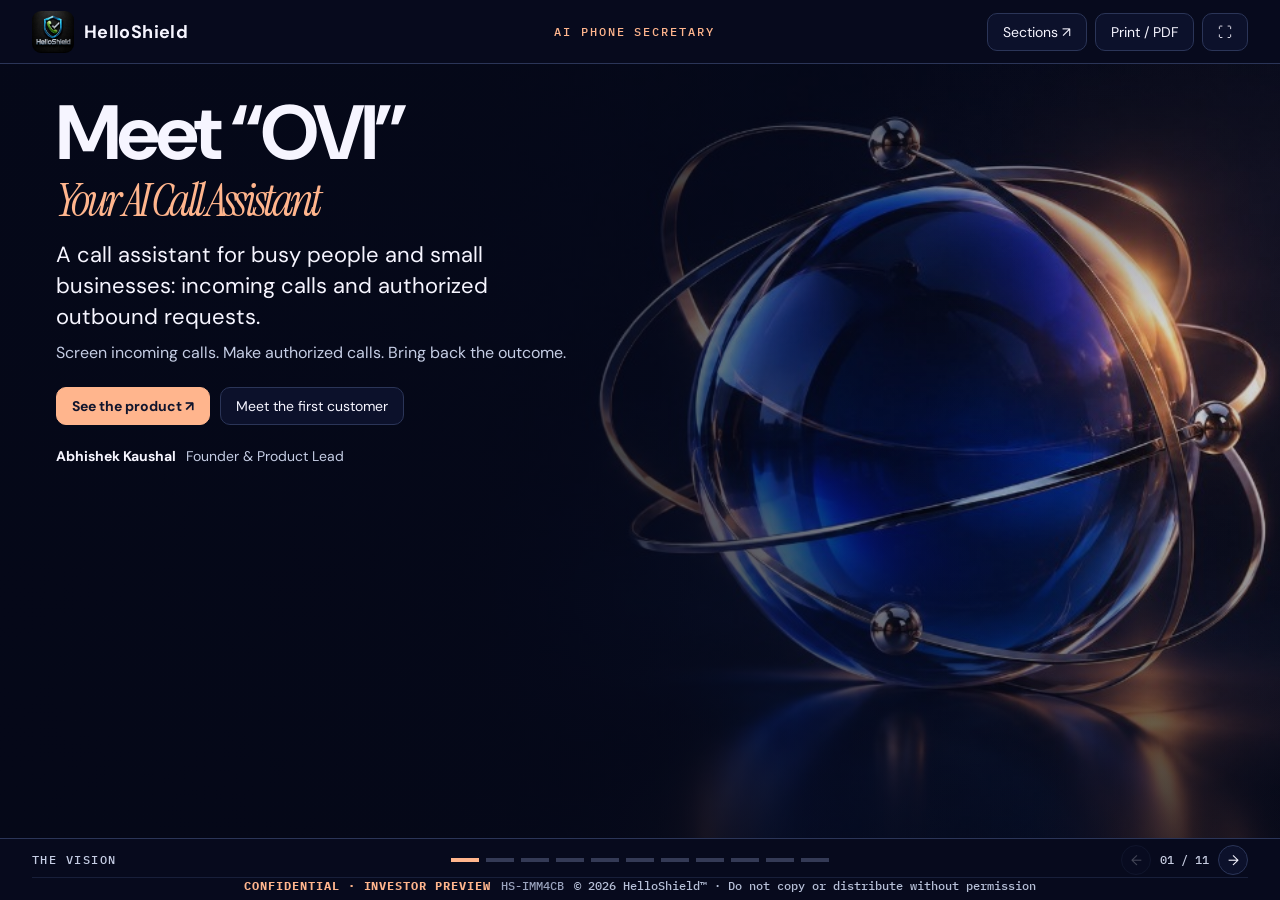
==== commit 9fc923d0: "Simplify investor wording and separate detailed scenario catalog" ====
--- a/index.html
+++ b/index.html
@@ -14,7 +14,7 @@
   <link rel="preload" as="image" href="assets/house.jpg">
   <link rel="preload" as="image" href="assets/pizza.jpg">
   <link href="https://fonts.googleapis.com/css2?family=DM+Sans:wght@400;500;600;700&family=Instrument+Serif:ital@0;1&family=IBM+Plex+Mono:wght@500&display=swap" rel="stylesheet">
-  <link rel="stylesheet" href="deck.css?v=20261010i">
+  <link rel="stylesheet" href="deck.css?v=20261010j">
 </head>
 <body>
   <div class="pitch">
@@ -40,7 +40,7 @@
   </div>
   <div id="print-root" class="print-only" aria-hidden="true"></div>
   <dialog id="detail"><button class="close" aria-label="Close details">×</button><div id="detail-body"></div></dialog>
-  <script src="financial-model.js?v=20261010i"></script>
-  <script src="deck.js?v=20261010i"></script>
+  <script src="financial-model.js?v=20261010j"></script>
+  <script src="deck.js?v=20261010j"></script>
 </body>
 </html>
